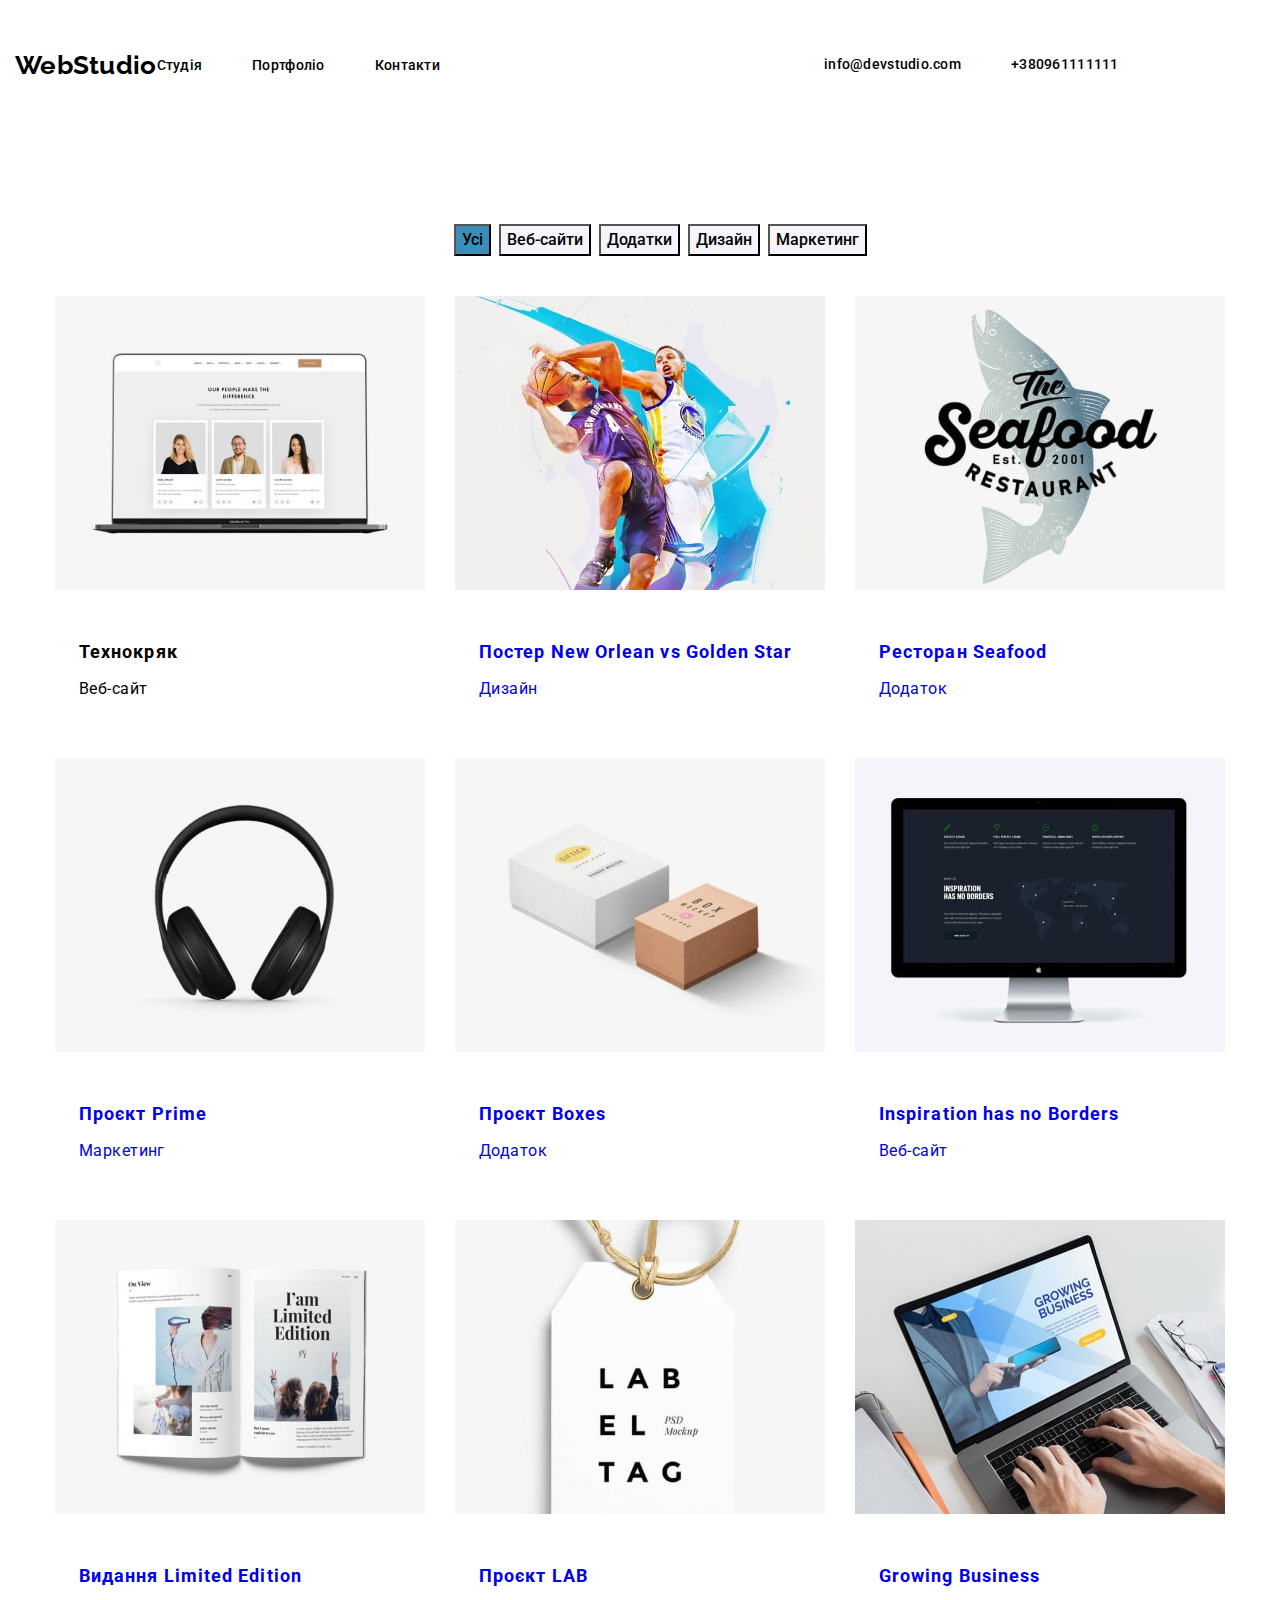
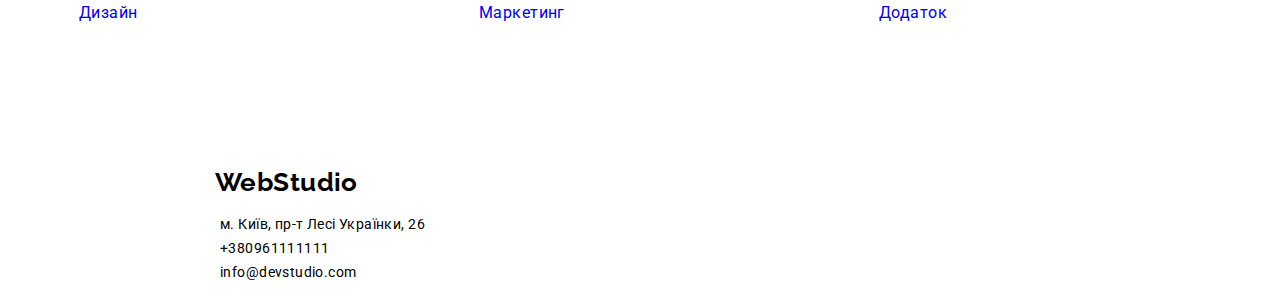
==== portfolio.html @ 08523bc5 "summar" ====
<!DOCTYPE html>
<html lang="uk">
<meta charset="UTF-8">
<meta http-equiv="X-UA-Compatible" content="IE=edge">
<meta name="viewport" content="width=device-width, initial-scale=1.0">
<title>WebStudio</title>
<link rel="preconnect" href="https://fonts.googleapis.com">
<link rel="preconnect" href="https://fonts.gstatic.com" crossorigin>
<link href="https://fonts.googleapis.com/css2?family=Raleway:wght@700&family=Roboto:wght@400;500;700;900&display=swap"
     rel="stylesheet">
<link rel="stylesheet" href="css/style.css">
</head>
<body>
    <header class=" heder link">
        <div class="container heder-container">
            <nav class="heder link"><a class="logo link" href="">Web<span class="accent">Studio</span></a>
            <li><a class="heder link stadi" href="./index.html ">Студія</a></li>
            <li><a class="heder link portfolio current" href="">Портфоліо</a></li>
            <li><a class="heder link kontaktu" href="">Контакти</a></li>
            </ul>
            </nav>
            <ul class=" heder link">
                <li><a class="heder meil link" href="mainfo@devstudio.comilto:">info@devstudio.com</a></li>
                <li><a class="heder tel link" href="tel:+380961111111">+380961111111</a></li>
            </ul>
            </div>
    </header>
    <main>
        <section class="text link">
            <div class="container robotu-container">
                <h1 class="visually-hidden">!---------наші роботи ------!</h1>
                <div class="button">
         <ul class="link button">
            <li><button class="button-aktiv link" type="button">Усі</button> </li>
            <li><button class="button-link" type="button">Веб-сайти </button></li>
            <li><button class="button-link" type="button">Додатки </button></li>
            <li><button class="button-link" type="button">Дизайн</button></li>
            <li><button class="button-link" type="button">Маркетинг</button></li>
        </ul></div>
        <ul class="robotu-link">
            <li class="item">
                <article>
                    <div class="cart-tumb">
                        <a href="img link" href="">
                            <img src="./images/img(9)-min.jpg" alt="haircut" width="370px;" height="294px;"></a>
                    </div>
                    <div class="element-robotu">
                        <h2 class="robotu-neim ">Технокряк</h2>
                        <p class="robotu-proekt ">Веб-сайт</p></a>
                    </div>
                </article>
            <li class="item">
                <article>
                    <div class="cart-tumb">
                        <a class="img link" href="">
                            <img src="./images/img(10)-min.jpg" alt="haircut" width="370px;" height="294px;">
                    </div>
                    <div class="element-robotu">
                        <h2 class="robotu-neim">Постер New Orlean vs Golden Star</h2>
                        <p class="robotu-proekt">Дизайн</p>
                        </a>
                    </div>
                </article></li>
            <li class="item">
                <article>
                    <div class="cart-tumb"><a class="img link" href=""><img src="./images/img(11)-min.jpg" alt="haircut"
                                width="370px;" height="294px;"></div>
                    <div class="element-robotu">
                        <h2 class="robotu-neim">Ресторан Seafood</h2>
                        <p class="robotu-proekt">Додаток</p>
                        </a>
                    </div>
                </article></li>
            <li class="item">
                <article>
                    <div class="cart-tumb">
                        <a class="img link" href=""><img src="./images/img(12)-min.jpg" alt="haircut" width="370px;" height="294px;">
                    </div>
                    <div class="element-robotu">
                        <h2 class="robotu-neim ">Проєкт Prime</h2>
                        <p class="robotu-proekt ">Маркетинг</p></a>
                    </div>
                </article>
                </li>
            <li class="item">
                <article>
                    <div class="cart-tumb"><a class="img link" href=""><img src="./images/img(13)-min.jpg" alt="haircut"
                                width="370px;" height="294px;"></div>
                    <div class="element-robotu">
                        <h2 class="robotu-neim">Проєкт Boxes</h2>
                        <p class="robotu-proekt">Додаток</p></a>
                    </div>
                </article>
            </li>
            <li class="item">
                <article>
                    <div class="cart-tumb"><a class="img link" href=""><img src="./images/img(14)-min.jpg" alt="haircut"
                                width="370px;" height="294px;">
                    </div>
                    <div class="element-robotu">
                        <h2 class="robotu-neim">Inspiration has no Borders</h2>
                        <p class="robotu-proekt">Веб-сайт</p>
                        </a>
                    </div>
                </article>
            </li>
            <li class="item">
                <article>
                    <div class="cart-tumb"><a class="img link" href=""><img src="./images/img(15)-min.jpg" alt="haircut"
                                width="370px;" height="294px;"></div>
                    <div class="element-robotu">
                        <h2 class="robotu-neim">Видання Limited Edition</h2>
                        <p class="robotu-proekt">Дизайн</p>
                        </a>
                    </div>
                </article>
            </li>
            <li class="item">
                <article>
                    <div class="cart-tumb"><a class="img link" href=""><img src="./images/img(16)-min.jpg" alt="haircut"
                                width="370px;" height="294px;"></div>
                    <div class="element-robotu">
                        <h2 class="robotu-neim ">Проєкт LAB</h2>
                        <p class="robotu-proekt">Маркетинг</p>
                        </a>
                    </div>
                </article>
            </li>
            <li class="item">
                <article>
                    <div class="cart-tumb"><a class="img link" href=""><img src="./images/img(17)-min.jpg" alt="haircut"
                                width="370px;" height="294px;"></div>
                    <div class="element-robotu">
                        <h2 class="robotu-neim ">Growing Business</h2>
                        <p class="robotu-proekt">Додаток</p>
                        </a>
                    </div>
                </article>
            </li>
            </ul>
            </div>
            </section>
            </main>
<footer class="footer ">
    <div class="container footer">
        <a class="footer-web link" href="">Web<span class="accent-footer">Studio</span></a>
        <address class="adress">
            <ul>
                <li><a class="footer-maps link"
                        href="https://www.google.com/maps/d/viewer?mid=10uSM3H-mIU3GznYo2szRIEphczw&hl=en_US&ll=50.42732700000001%2C30.538092&z=17">м.
                        Київ, пр-т Лесі Українки, 26</a></li>
                <li><a class="footer link" href="tel:+380961111111">+380961111111</a></li>
                <li><a class="footer link" href="mainfo@devstudio.comilto:">info@devstudio.com</a></li>
            </ul>
        </address></div>
    </footer>
</body>
</html>
---- css/style.css ----
.root {
    --meil-color:rgba(33, 33, 33, 1);
    --mail-color:#FFFFFF;
    --mel-color:rgba(117, 117, 117, 1);
    --mol-color: #2196F3;
    --accent-color:#1b1c1e;
    --zag-color:rgba(255, 255, 255, 1);
    --footer-color:rgba(255, 255, 255, 0.6);
    --focus-color:rgba(33, 150, 243, 1);
    --becgraud-color:rgba(47, 48, 58, 1);
    }
p,
h1,
h2,
h3,
h4,
h5,
h6 {
    margin: 0;
}
body {
    font-family: Roboto ,Raleway, sans-serif;
    color:var(--meil-color);
    background-color:var(--mail-color);
    font-size: 14px;
    letter-spacing: 0.03em;
}

* {  margin: 0;
     list-style:none;
     box-sizing: border-box;
}
ul {
    list-style: none;
}

.link {
    text-decoration: none;
}

img {
    display: block;
    max-width: 100%;
    height: auto;

}
.adress {
    font-style: normal;
}

.container {
    outline: 2p solid red;
    width: 1570px;
    padding-top: 15px;
    padding-bottom: 15px;
    margin: 0 auto;
}

/*-----HEADER-----*/

.heder-container {
    display: flex;
    align-items: center;
    padding-top: 25px;
    padding-bottom: 25px;
    height: 80px;
    margin-left: auto;
    margin-right: auto;
    padding-left: 15px;
    padding-right: 15px;

}

.logo {
    font-family: Raleway;
    font-weight: 700;
    font-size: 26px;
    line-height: 1.19;
    color: var(--mol-color);

}
.accent {
    color:var(--accent-color);
}

.heder {
    font-weight: 500;
    line-height: 16px;
    letter-spacing: 0.02em;
    color: var(--meil-color);
    padding-top: 25px;
    padding-bottom: 25px;
    margin-left: auto;
}

.heder {
    display: flex;
    align-items: center;
}


.heder .link.current {
    color: var(--mol-color);
}

.heder.link:hover .heder.link:focus {
    color: var(--mol-color);
}

.stadi {
    color: var(--meil-color);
    cursor: pointer;
    margin-right: 50px;

}

.stadi:hover
.stadi:focus {
    color: var(--focus-color);
}
.stadi:current

.header .link {
    font-weight: 500;
    line-height: 1.14;
    letter-spacing: 0.02em;
    color: var(--mel-color);
    cursor: pointer;
}

.link:hover
.link:focus{color:var(--mol-color);}

.portfolio{margin-right: 50px;}

.kontaktu{margin-right: 344px;}

.tel {
    font-weight: 500;
    line-height: 1.14;
    letter-spacing: 0.02em;
    color:var(--mel-color);
    padding-right: 215px;
    

}
.tel :hover
.tel :focus{color: var(--focus-color);}

.meil{
        font-weight: 500;
        line-height: 1.14;
        letter-spacing: 0.02em;
        color: var(--mel-color);
        margin-right: 50px;
    
    }
    .meil:hover
    .meil:focus{color: var(--focus-color);}






    /*-----hero sektion1----*/

.hero {
    background-color:var(--becgraud-color);
    padding-top: 200px;
    padding-bottom: 200px;
    flex-grow: 1px;
    width: 1600px;
    height: 600px;
    
}

.hero-zag {
    font-weight: 900;
    font-size: 44px;
    line-height: 1.36;
    text-align: center;
    letter-spacing: 0.06em;
    text-transform: uppercase;
    color:var(--zag-color);
    max-width: 696px;
    height: 120px;
    display: block;
    margin: 0 auto;
}
.hero-but {
    background-color: #2196F3;
}

.hero-but {
    font-family: Roboto;
    font-weight: 700;
    line-height: 1.87;
    display: flex;
    align-items: center;
    text-align: center;
    letter-spacing: 0.06em;
    color:var(--mail-color);
    cursor:pointer;
    display: block;
    margin: 0 auto;
    margin-top: 40px;
    width: 152px;
    height: 30px;
    
    
}
.hero-but:active{color:var(--mol-color);
}

/*--------section detel2--------*/

.detel {
    display: flex;
    align-items: center;
    gap: 30px;
    width: 1170px;
    height: 98px;
    padding-top: 94px;
    padding-bottom: 94px;

}

.section-detel {
    font-size: 14px;
    font-weight: 700;
    line-height: 16px;
    color: var(--meil-color);
    max-width: 270px;
    height: 16px;
    margin-bottom: 10px;


}
.section-tekst{
    font-size: 14px;
    line-height: 24px;
    color:var(--mel-color);
    max-width: 270px;
    height: 72px;
    

}
/*----Sektion diy3----*/

.diy{display: flex;
    position: absolute;
    width: 1170px;
    height: 386px;
    left: 215px;
    top: 966px;
    padding-bottom: 94px;
}

.zag-diy {
    font-weight: 700;
    font-size: 36px;
    line-height: 1.16;
    text-align: center;
    display: flex;
    width: 366px;
    height: 42px;
    margin: 0 auto;
    margin-bottom: 50px;
    padding-top: 94px;
    color: var(--meil-color);
}

.img-foto {
    display: flex;
    gap: 30px;
    width: 1170px;
    height: 386px;
    padding-top: 95px;
    margin: auto;
}

/*-----section comanda4-----*/

.com-container{
background: rgba(245, 244, 250, 1);
}


.zag-3 { 
    display: flex;
    align-items: center;
    margin: 0 auto;
    font-weight: 700;
    font-size: 36px;
    line-height: 1.16;
    color:var(--meil-color);
    padding-top: 94px;
    padding-bottom: 50px;
}

.comanda {
    display: flex;
    margin: 0 auto;
    align-items: center;
    gap: 30px;
}
.section-comanda{
    display: flex;
    margin: 0 auto;
    align-items: center;
    width: 1170px;
    padding-bottom: 94px;
}

.img-comanda{
    display: flex;
    gap: 30px;
    width: 270px;
    height: 260px;
    margin: auto;
    flex-basis: calc(100%/4-30px);
}

.section-comandaimg {
    display: flex;
    font-weight: 500;
    line-height: 1.18;
    font-size: 16px;
    color: var(--meil-color);
    text-align: center;
    margin-top: 30px;
    margin-bottom: 10px;
}

.section-comandaprof {
    display: flex;
    font-weight: 500;
    font-size: 16px;
    line-height:1.18;
    color:var(--mel-color);

}

/*-------portfolio----*/


.visually-hidden
{   position: absolute;
    white-space: nowrap;
    width: 1px;
    height: 1px;
    overflow: hidden;
    border: 0;
    padding: 0;
    clip: rect(0 0 0 0);
    clip-path: inset(50%);
    margin: -1px;

}

.button {
    display: flex;
    align-items: center;
    margin: 0 auto;
    margin-bottom: 20px; 
    gap: 8px;
}

.button-aktiv {
    font-family: 'Roboto';
    font-weight: 500;
    font-size: 16px;
    line-height: 1.62;
    text-align: center;
    color:var(--mail-color);
    cursor: pointer;
}
.button-aktiv:hover
.button-aktiv:focus{color: #2196F3;}

.button-aktiv {
    background-color: #398fba;

}

.button-link{ background: #F5F4FA;;}
.button-link{
    font-family: 'Roboto';
    font-weight: 500;
    font-size: 16px;
    line-height: 1.62;
    text-align: center;
    cursor: pointer;}

.button .link:hover
.button .link:focus{color: var(--focus-color);}

.robotu-container {
    width: 1170px;
    padding-bottom: 95px;
    padding-top: 94px;
}
.robotu-link{
    padding: 0;
    margin: 0;
    display: flex;
    flex-wrap: wrap;
    margin-left: -30px;
    margin-top: -30px;

}
.robotu-link >.item{
    flex-basis: calc(100%/3-30px);
    margin-left: 30px;
    margin-top: 30px;
}

.img link{
    padding:215px;
    top: 262px;}

.element-robotu{padding: 24px;}

.robotu-neim {
    font-weight: 700;
    font-size: 18px;
    line-height: 2;
    letter-spacing: 0.06em;
    color:var(--meil-color);
    margin-top: 20px;
}
.robotu-proekt {
    font-size: 16px;
    line-height: 1.87;
    color: var(--mel-color);
    margin-top: 4px;
}

/*------footer----*/



.accent-footer {
    color: var(--mail-color);
    }

.footer .link {
    cursor: auto;
}

.footer-web  {
    font-family: Raleway;
    font-weight: 700;
    font-size: 26px;
    line-height: 1.19px;
    color: var(--mol-color);
    display: flex;
    width: 145px;
    height: 31px;
    padding-top: 20px;
    padding-left: 215px;
    margin-bottom: 20px;
    
    }

.footer-maps {
    line-height: 1.71;
    color: var(--mail-color);
    margin-bottom: 9px;
    width: 231px;
    height: 21px;


}

.footer {
    line-height: 1.71;
    color:var(--footer-color);
    background-color: var(--becgraud-color)
    }

.adress{
    padding-left: 180px;
}
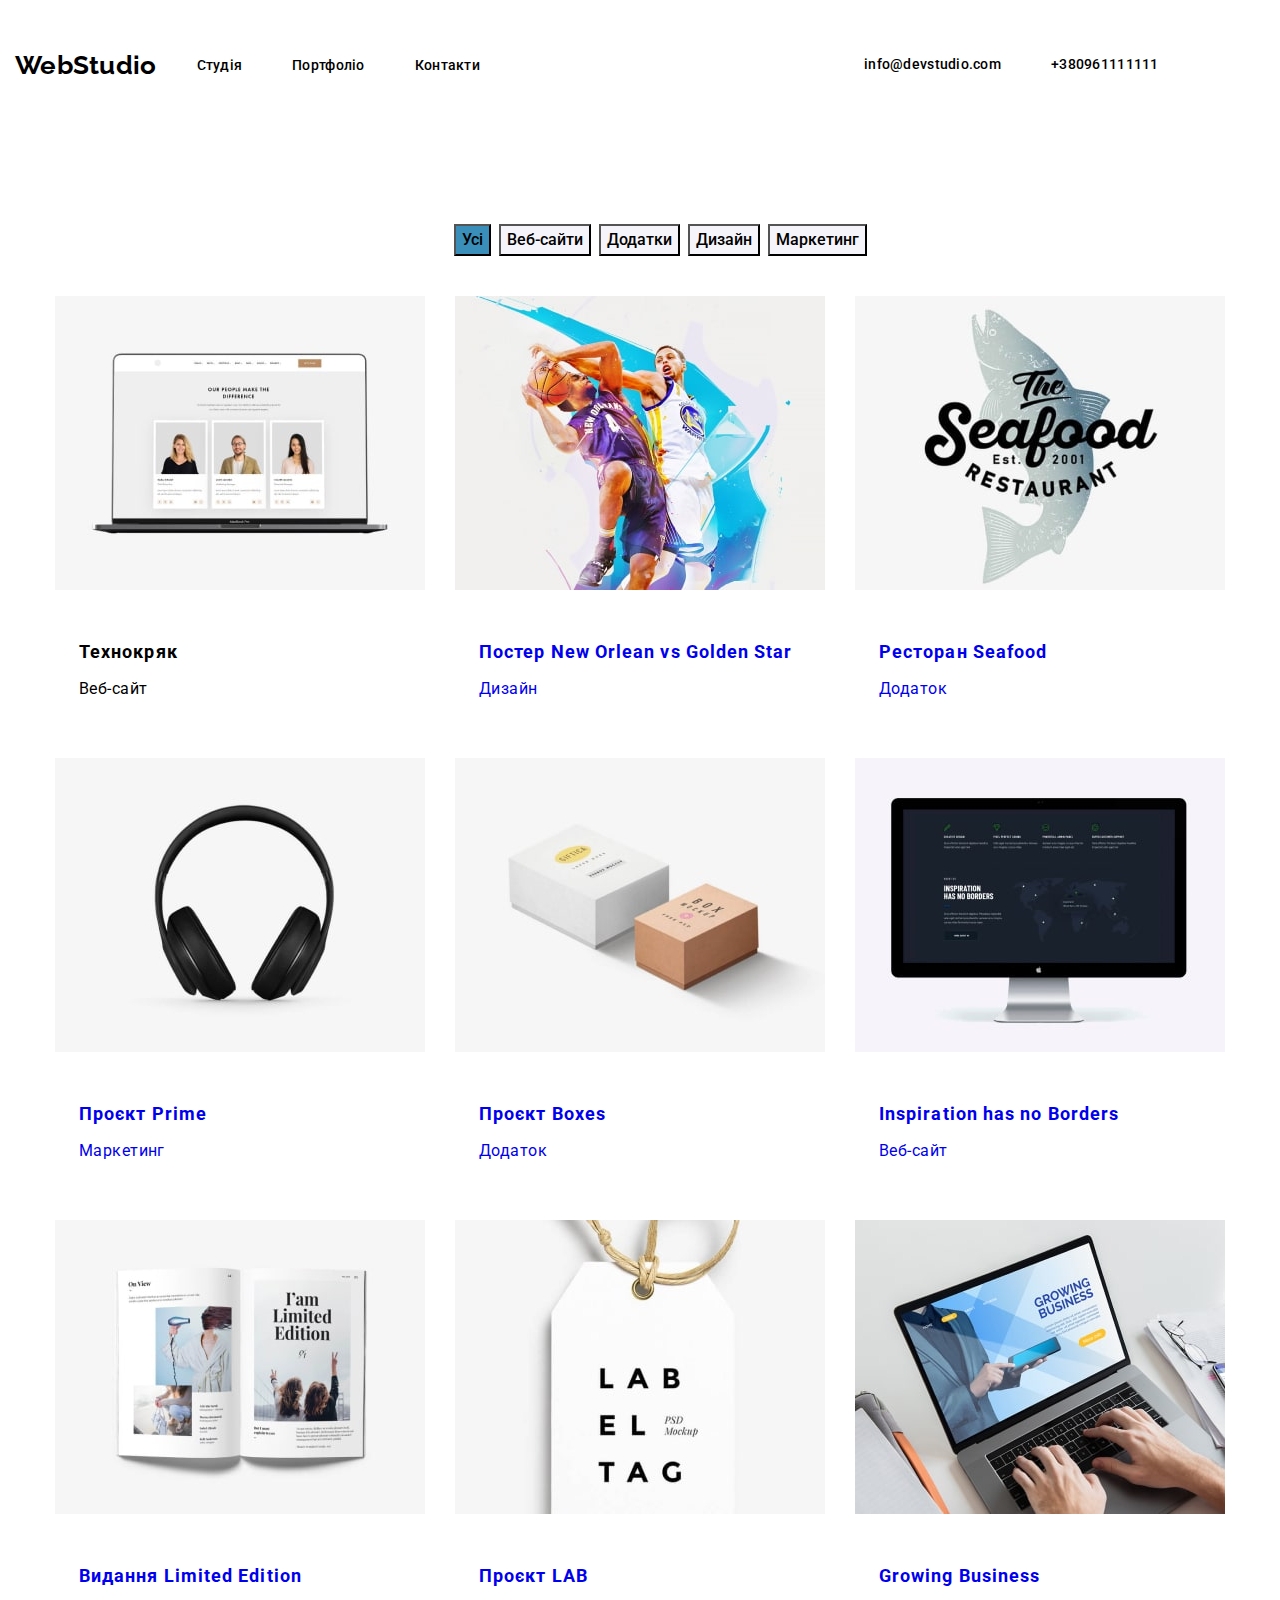
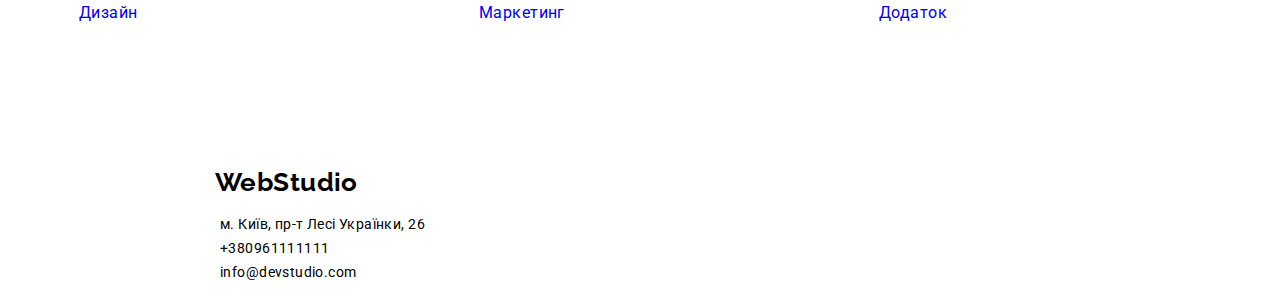
==== commit ba9c30fd: "Update portfolio.html" ====
--- a/portfolio.html
+++ b/portfolio.html
@@ -13,13 +13,15 @@
 <body>
     <header class=" heder link">
         <div class="container heder-container">
-            <nav class="heder link"><a class="logo link" href="">Web<span class="accent">Studio</span></a>
+            <nav class="heder link">
+                <a class="logo link" href="">Web<span class="accent">Studio</span></a>
+                <ul class="heder aktiv">
             <li><a class="heder link stadi" href="./index.html ">Студія</a></li>
             <li><a class="heder link portfolio current" href="">Портфоліо</a></li>
             <li><a class="heder link kontaktu" href="">Контакти</a></li>
             </ul>
             </nav>
-            <ul class=" heder link">
+            <ul class=" heder aktiv link">
                 <li><a class="heder meil link" href="mainfo@devstudio.comilto:">info@devstudio.com</a></li>
                 <li><a class="heder tel link" href="tel:+380961111111">+380961111111</a></li>
             </ul>
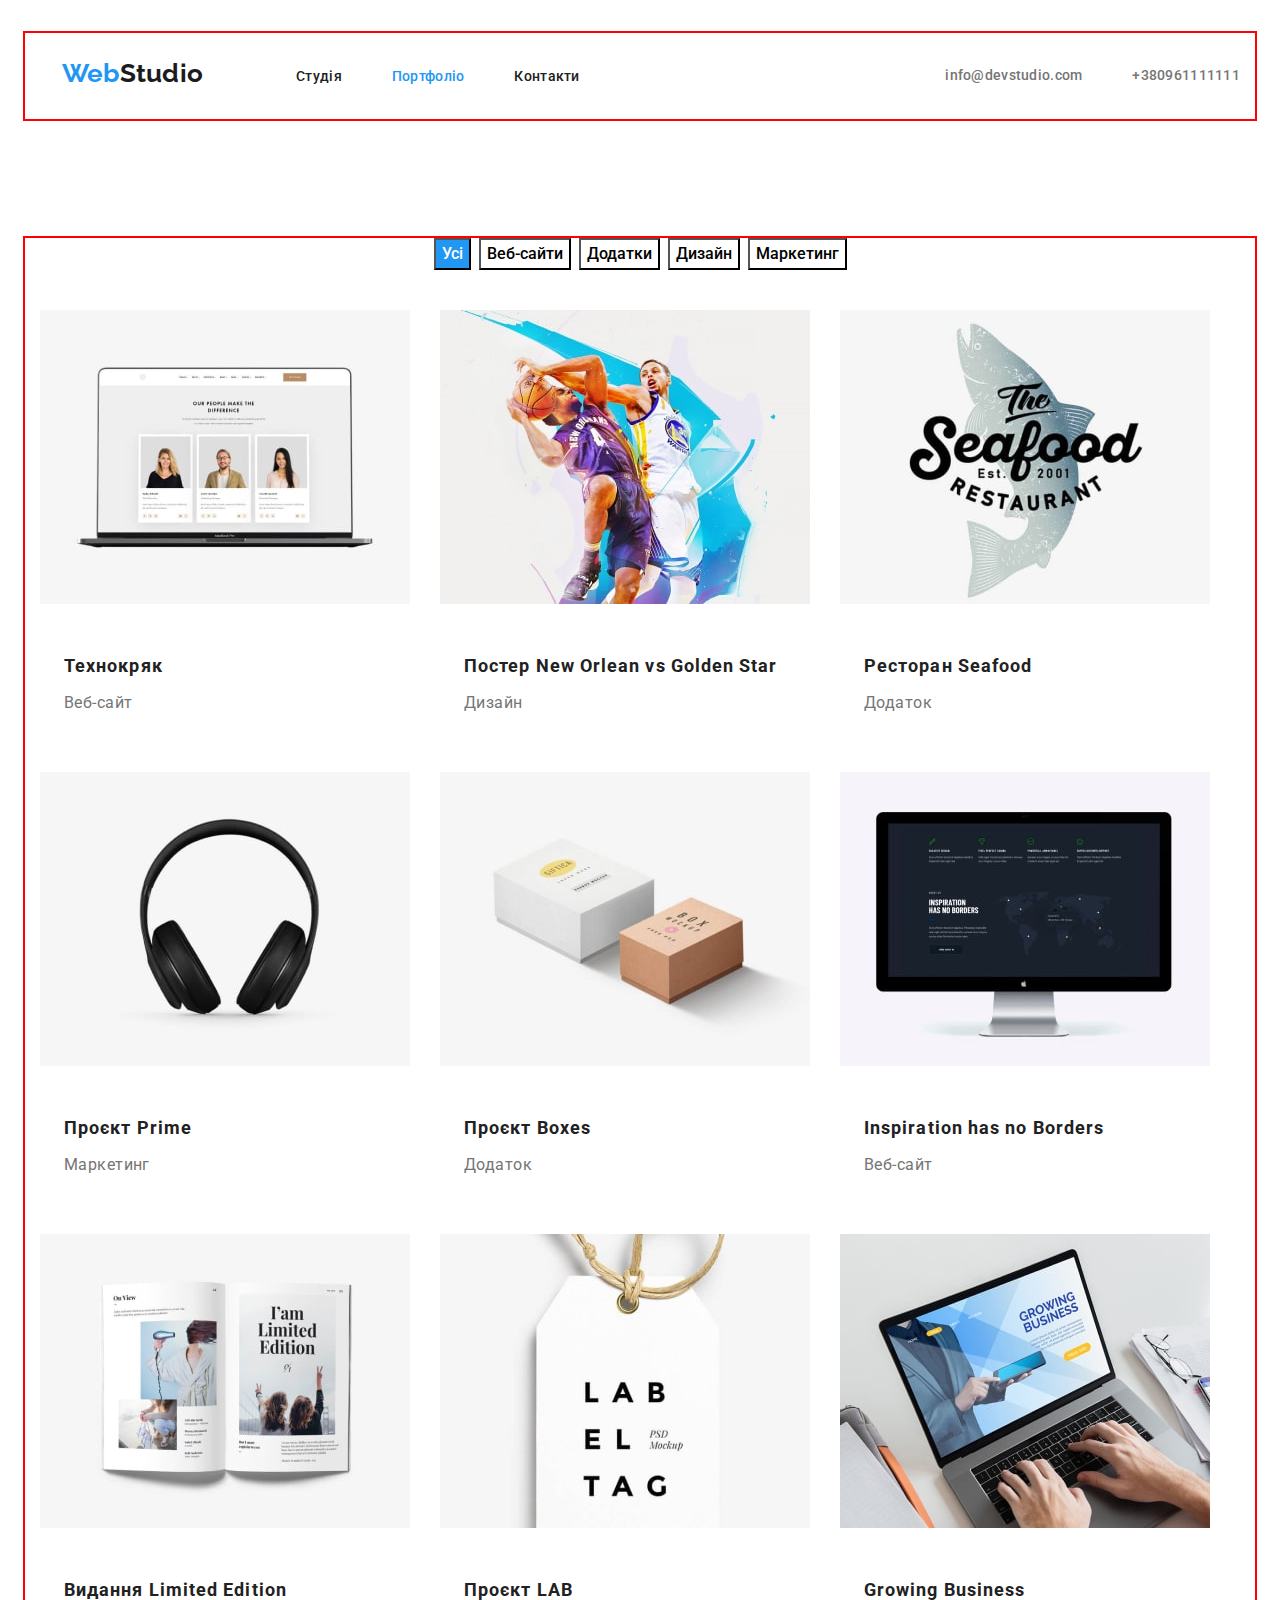
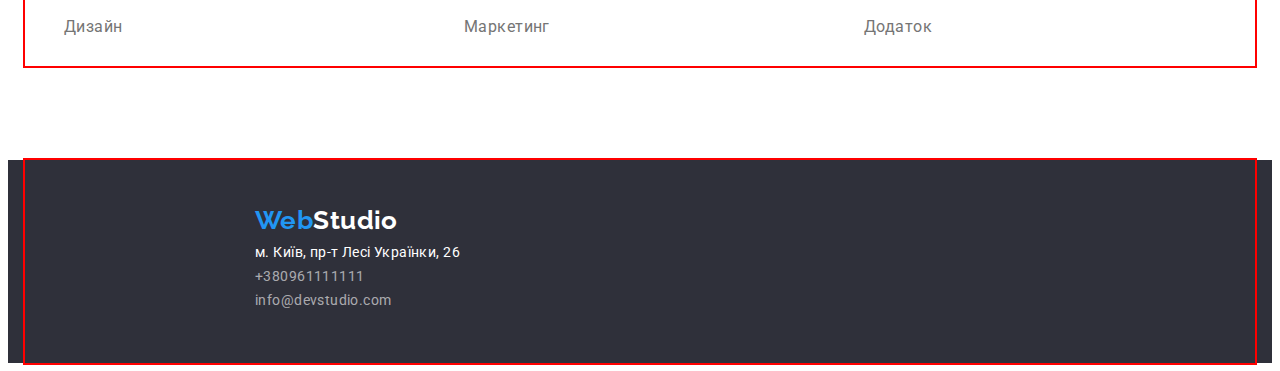
==== commit f3474903: "summar" ====
--- a/portfolio.html
+++ b/portfolio.html
@@ -1,5 +1,6 @@
 <!DOCTYPE html>
 <html lang="uk">
+<head>
 <meta charset="UTF-8">
 <meta http-equiv="X-UA-Compatible" content="IE=edge">
 <meta name="viewport" content="width=device-width, initial-scale=1.0">
@@ -8,28 +9,32 @@
 <link rel="preconnect" href="https://fonts.gstatic.com" crossorigin>
 <link href="https://fonts.googleapis.com/css2?family=Raleway:wght@700&family=Roboto:wght@400;500;700;900&display=swap"
      rel="stylesheet">
+     <link rel="stylesheet" href="https://cdnjs.cloudflare.com/ajax/libs/modern-normalize/1.1.0/modern-normalize.min.css"
+        integrity="sha512-wpPYUAdjBVSE4KJnH1VR1HeZfpl1ub8YT/NKx4PuQ5NmX2tKuGu6U/JRp5y+Y8XG2tV+wKQpNHVUX03MfMFn9Q=="
+        crossorigin="anonymous" referrerpolicy="no-referrer">
 <link rel="stylesheet" href="css/style.css">
 </head>
 <body>
-    <header class=" heder link">
+    <header class="header">
         <div class="container heder-container">
             <nav class="heder link">
-                <a class="logo link" href="">Web<span class="accent">Studio</span></a>
+                <a class="logo link" href=>Web<span class="accent">Studio</span></a>
                 <ul class="heder aktiv">
-            <li><a class="heder link stadi" href="./index.html ">Студія</a></li>
-            <li><a class="heder link portfolio current" href="">Портфоліо</a></li>
-            <li><a class="heder link kontaktu" href="">Контакти</a></li>
+                    <li><a class=" heder stadi link " href="./index.html">Студія</a></li>
+                    <li><a class="heder link portfolio current" href="">Портфоліо</a></li>
+                    <li><a class="heder link kontaktu " href="">Контакти</a></li>
+                </ul>
+            </nav>
+            <ul class="heder aktiv link">
+                <li><a class=" heder meil link" href="mainfo@devstudio.comilto:">info@devstudio.com</a></li>
+                <li><a class=" heder tel  link" href="tel:+380961111111">+380961111111</a></li>
             </ul>
-            </nav>
-            <ul class=" heder aktiv link">
-                <li><a class="heder meil link" href="mainfo@devstudio.comilto:">info@devstudio.com</a></li>
-                <li><a class="heder tel link" href="tel:+380961111111">+380961111111</a></li>
-            </ul>
-            </div>
+        </div>
+    </header>
     </header>
     <main>
-        <section class="text link">
-            <div class="container robotu-container">
+        <section class="section">
+            <div class="container robotu">
                 <h1 class="visually-hidden">!---------наші роботи ------!</h1>
                 <div class="button">
          <ul class="link button">
@@ -143,7 +148,7 @@
             </div>
             </section>
             </main>
-<footer class="footer ">
+<footer class="footer">
     <div class="container footer">
         <a class="footer-web link" href="">Web<span class="accent-footer">Studio</span></a>
         <address class="adress">
--- a/css/style.css
+++ b/css/style.css
@@ -1,4 +1,7 @@
-.root {
+
+
+
+:root {
     --meil-color:rgba(33, 33, 33, 1);
     --mail-color:#FFFFFF;
     --mel-color:rgba(117, 117, 117, 1);
@@ -10,6 +13,7 @@
     --becgraud-color:rgba(47, 48, 58, 1);
     }
 p,
+ul,
 h1,
 h2,
 h3,
@@ -26,11 +30,17 @@
     letter-spacing: 0.03em;
 }
 
-* {  margin: 0;
+html{
+    box-sizing: border-box;
+}
+*::before,
+*::after{box-sizing: inherit;}
+
+* { 
      list-style:none;
      box-sizing: border-box;
 }
-ul {
+ul {padding: 0;
     list-style: none;
 }
 
@@ -49,53 +59,52 @@
 }
 
 .container {
-    outline: 2p solid red;
-    width: 1570px;
-    padding-top: 15px;
-    padding-bottom: 15px;
-    margin: 0 auto;
-}
-
+    outline: 2px solid red;
+    width: 1230px;
+    margin: 0 auto;
+    padding-left: 15px;
+    padding-right: 15px;
+}
+.section {
+    padding-top: 94px;
+    padding-bottom: 94px;
+}
 /*-----HEADER-----*/
 
 .heder-container {
     display: flex;
     align-items: center;
+    margin: auto;
+    
+}
+
+.logo{
+    font-family: Raleway;
+    font-weight: 700;
+    font-size: 26px;
+    line-height: 1.19;
     padding-top: 25px;
     padding-bottom: 25px;
-    height: 80px;
-    margin-left: auto;
-    margin-right: auto;
-    padding-left: 15px;
-    padding-right: 15px;
-
-}
-
-.logo {
-    font-family: Raleway;
-    font-weight: 700;
-    font-size: 26px;
-    line-height: 1.19;
+    display: flex;
     color: var(--mol-color);
 
 }
 .accent {
     color:var(--accent-color);
 }
+.header {
+    padding-top: 25px;
+    padding-bottom: 25px;
+}
 
 .heder {
+    display: flex;
     font-weight: 500;
     line-height: 16px;
     letter-spacing: 0.02em;
     color: var(--meil-color);
-    padding-top: 25px;
-    padding-bottom: 25px;
     margin-left: auto;
-}
-
-.heder {
-    display: flex;
-    align-items: center;
+
 }
 
 
@@ -103,18 +112,22 @@
     color: var(--mol-color);
 }
 
-.heder.link:hover .heder.link:focus {
-    color: var(--mol-color);
+.heder.link:hover,
+.heder.link:focus {
+color: var(--mol-color);
 }
 
 .stadi {
     color: var(--meil-color);
     cursor: pointer;
+    margin-left: 93px;
     margin-right: 50px;
-
-}
-
-.stadi:hover
+    padding-top: 35px;
+    padding-bottom: 35px;
+
+}
+
+.stadi:hover,
 .stadi:focus {
     color: var(--focus-color);
 }
@@ -131,16 +144,23 @@
 .link:hover
 .link:focus{color:var(--mol-color);}
 
-.portfolio{margin-right: 50px;}
-
-.kontaktu{margin-right: 344px;}
+.portfolio{margin-right: 50px;
+    padding-top: 35px;
+    padding-bottom: 35px;
+}
+
+.kontaktu
+{   padding-top: 35px;
+    padding-bottom: 35px;
+    margin-right: 344px;}
 
 .tel {
     font-weight: 500;
     line-height: 1.14;
     letter-spacing: 0.02em;
     color:var(--mel-color);
-    padding-right: 215px;
+    padding-top: 35px;
+    padding-bottom: 35px;
     
 
 }
@@ -153,6 +173,8 @@
         letter-spacing: 0.02em;
         color: var(--mel-color);
         margin-right: 50px;
+        padding-top: 35px;
+        padding-bottom: 35px;
     
     }
     .meil:hover
@@ -169,10 +191,6 @@
     background-color:var(--becgraud-color);
     padding-top: 200px;
     padding-bottom: 200px;
-    flex-grow: 1px;
-    width: 1600px;
-    height: 600px;
-    
 }
 
 .hero-zag {
@@ -189,26 +207,23 @@
     margin: 0 auto;
 }
 .hero-but {
-    background-color: #2196F3;
+    background-color:var(--mol-color);
 }
 
 .hero-but {
     font-family: Roboto;
     font-weight: 700;
     line-height: 1.87;
-    display: flex;
-    align-items: center;
-    text-align: center;
     letter-spacing: 0.06em;
     color:var(--mail-color);
     cursor:pointer;
-    display: block;
-    margin: 0 auto;
+    display:block;
+    margin: 0 auto;
+    text-align: center;
     margin-top: 40px;
     width: 152px;
     height: 30px;
-    
-    
+    border-radius: 5px;
 }
 .hero-but:active{color:var(--mol-color);
 }
@@ -219,11 +234,6 @@
     display: flex;
     align-items: center;
     gap: 30px;
-    width: 1170px;
-    height: 98px;
-    padding-top: 94px;
-    padding-bottom: 94px;
-
 }
 
 .section-detel {
@@ -231,11 +241,8 @@
     font-weight: 700;
     line-height: 16px;
     color: var(--meil-color);
-    max-width: 270px;
-    height: 16px;
     margin-bottom: 10px;
-
-
+    
 }
 .section-tekst{
     font-size: 14px;
@@ -244,81 +251,69 @@
     max-width: 270px;
     height: 72px;
     
+    
 
 }
 /*----Sektion diy3----*/
 
 .diy{display: flex;
-    position: absolute;
-    width: 1170px;
-    height: 386px;
-    left: 215px;
-    top: 966px;
-    padding-bottom: 94px;
-}
-
-.zag-diy {
+    margin: auto;
+    text-align: center;
+    
+}
+
+.zag-diy{
     font-weight: 700;
     font-size: 36px;
     line-height: 1.16;
-    text-align: center;
-    display: flex;
-    width: 366px;
-    height: 42px;
-    margin: 0 auto;
+    
+    margin: auto;
+    text-align: center;
     margin-bottom: 50px;
-    padding-top: 94px;
     color: var(--meil-color);
 }
 
 .img-foto {
     display: flex;
     gap: 30px;
-    width: 1170px;
-    height: 386px;
-    padding-top: 95px;
     margin: auto;
 }
 
 /*-----section comanda4-----*/
-
-.com-container{
-background: rgba(245, 244, 250, 1);
-}
-
-
-.zag-3 { 
-    display: flex;
-    align-items: center;
-    margin: 0 auto;
+.com{background-color: #F5F4FA;;}
+
+.comanda {
+    display: flex;
+    margin: 0 auto;
+    align-items: center;
+    gap: 30px;}
+
+.zag-3{
     font-weight: 700;
     font-size: 36px;
     line-height: 1.16;
     color:var(--meil-color);
-    padding-top: 94px;
-    padding-bottom: 50px;
-}
-
-.comanda {
-    display: flex;
+    margin-bottom: 50px;
+    display: flex;
+    align-items: center;
+    margin:auto;
+    margin-bottom: 50px;
+
+}
+
+.section-comanda{
+    display:flex;
     margin: 0 auto;
     align-items: center;
     gap: 30px;
 }
-.section-comanda{
-    display: flex;
-    margin: 0 auto;
-    align-items: center;
-    width: 1170px;
-    padding-bottom: 94px;
-}
 
 .img-comanda{
     display: flex;
-    gap: 30px;
     width: 270px;
     height: 260px;
     margin: auto;
+    gap: 30px;
     flex-basis: calc(100%/4-30px);
 }
 
@@ -328,16 +323,17 @@
     line-height: 1.18;
     font-size: 16px;
     color: var(--meil-color);
-    text-align: center;
+    
+    padding-left:70px;
     margin-top: 30px;
     margin-bottom: 10px;
 }
 
 .section-comandaprof {
-    display: flex;
     font-weight: 500;
     font-size: 16px;
     line-height:1.18;
+    text-align: center;
     color:var(--mel-color);
 
 }
@@ -376,15 +372,15 @@
     color:var(--mail-color);
     cursor: pointer;
 }
-.button-aktiv:hover
-.button-aktiv:focus{color: #2196F3;}
+.button-aktiv:hover,
+.button-aktiv:focus{color:var(--mol-color);}
 
 .button-aktiv {
-    background-color: #398fba;
-
-}
-
-.button-link{ background: #F5F4FA;;}
+    background-color:var(--focus-color);
+
+}
+
+.button-link{ background:var(--mail-color);}
 .button-link{
     font-family: 'Roboto';
     font-weight: 500;
@@ -393,14 +389,10 @@
     text-align: center;
     cursor: pointer;}
 
-.button .link:hover
+.button .link:hover,
 .button .link:focus{color: var(--focus-color);}
 
-.robotu-container {
-    width: 1170px;
-    padding-bottom: 95px;
-    padding-top: 94px;
-}
+
 .robotu-link{
     padding: 0;
     margin: 0;
@@ -440,7 +432,6 @@
 /*------footer----*/
 
 
-
 .accent-footer {
     color: var(--mail-color);
     }
@@ -455,11 +446,10 @@
     font-size: 26px;
     line-height: 1.19px;
     color: var(--mol-color);
-    display: flex;
+    display:block;
     width: 145px;
-    height: 31px;
-    padding-top: 20px;
     padding-left: 215px;
+    padding-top: 60px;
     margin-bottom: 20px;
     
     }
@@ -468,8 +458,6 @@
     line-height: 1.71;
     color: var(--mail-color);
     margin-bottom: 9px;
-    width: 231px;
-    height: 21px;
 
 
 }
@@ -481,5 +469,6 @@
     }
 
 .adress{
-    padding-left: 180px;
+    padding-left: 215px;
+    padding-bottom: 50px;
 }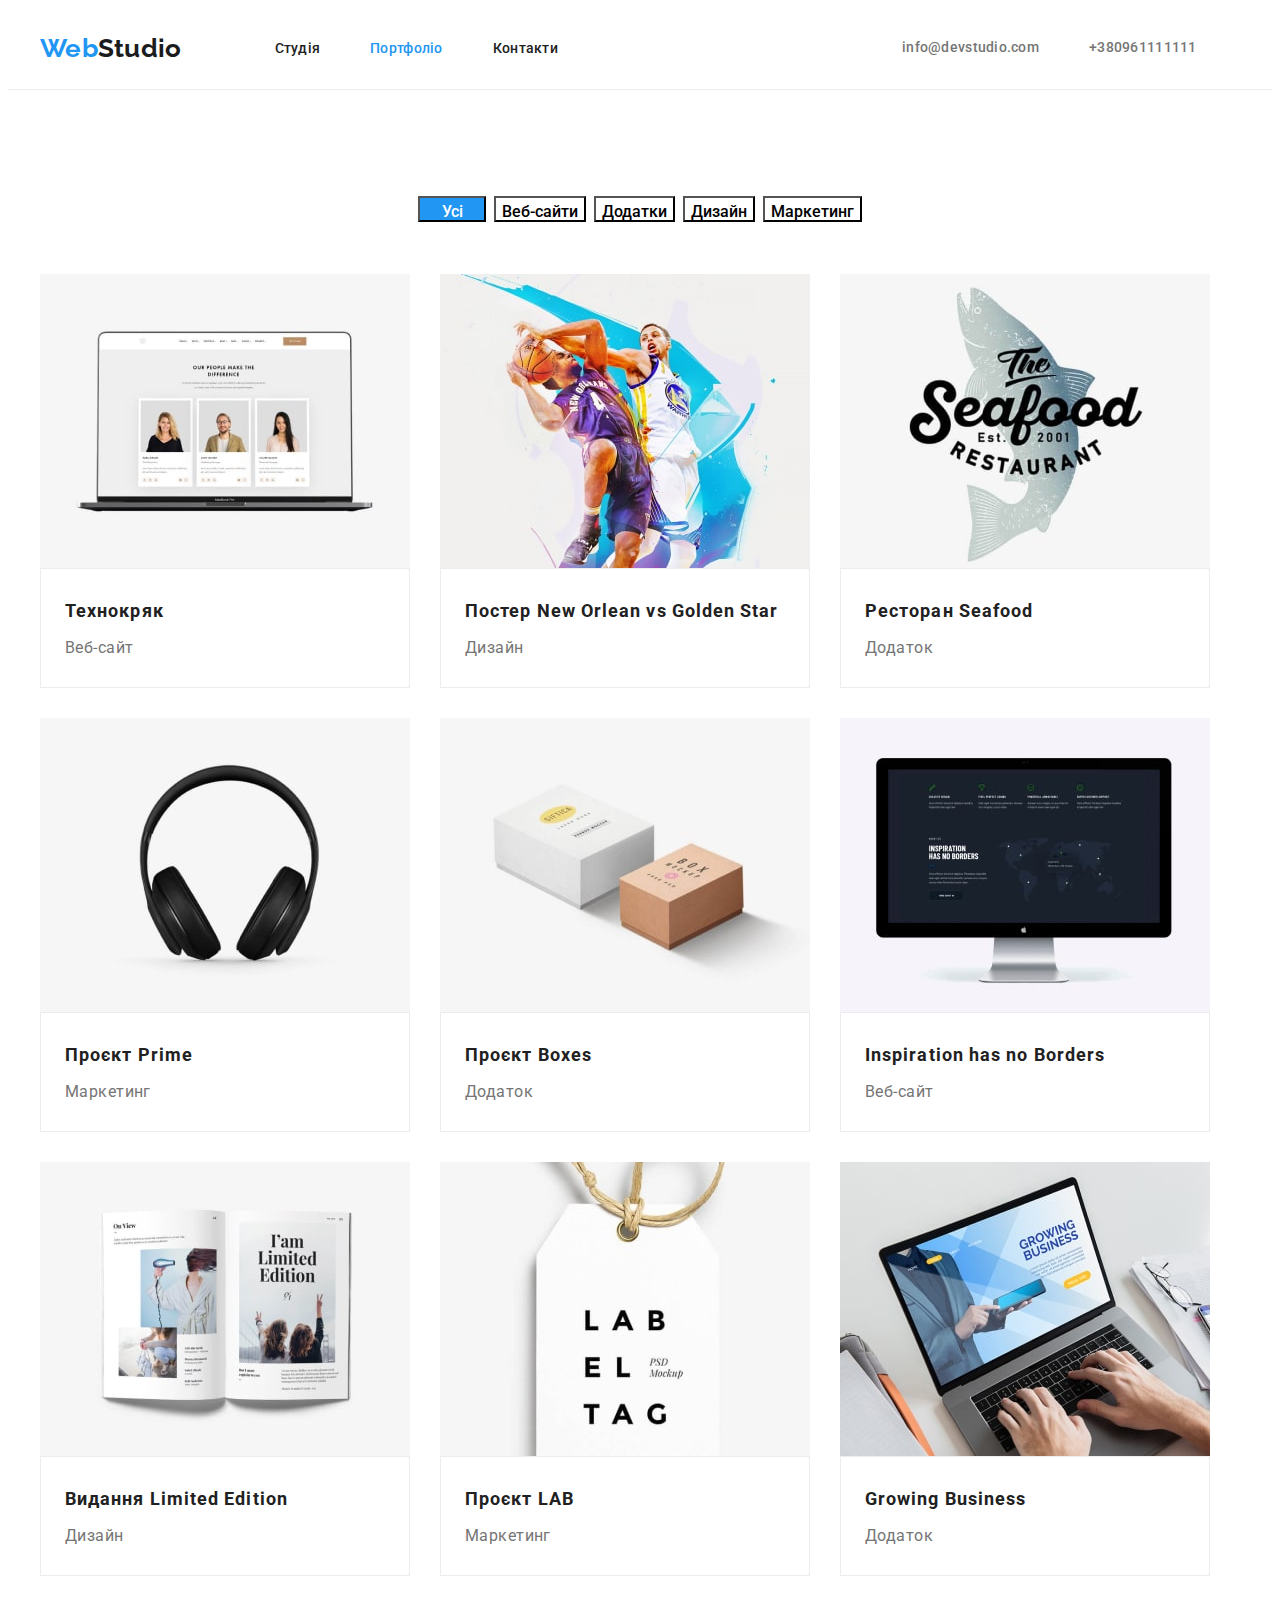
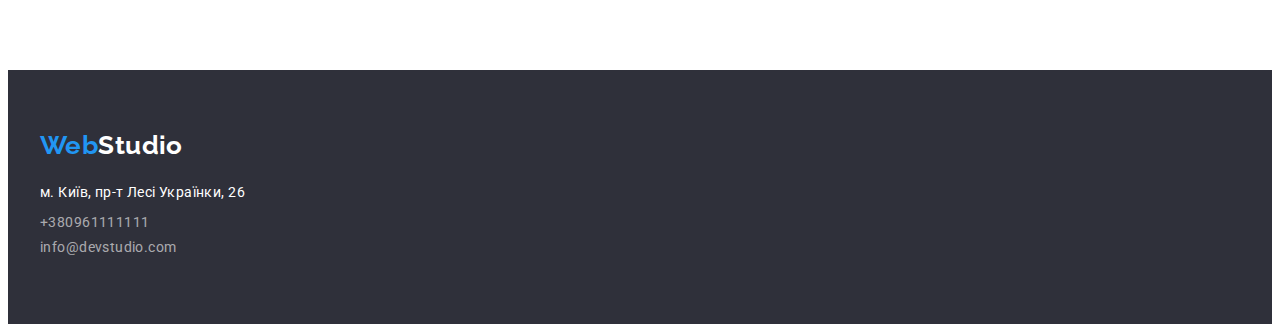
==== commit 4182c19c: "summar" ====
--- a/portfolio.html
+++ b/portfolio.html
@@ -30,7 +30,6 @@
                 <li><a class=" heder tel  link" href="tel:+380961111111">+380961111111</a></li>
             </ul>
         </div>
-    </header>
     </header>
     <main>
         <section class="section">
--- a/css/style.css
+++ b/css/style.css
@@ -36,7 +36,7 @@
 *::before,
 *::after{box-sizing: inherit;}
 
-* { 
+* {  
      list-style:none;
      box-sizing: border-box;
 }
@@ -59,7 +59,6 @@
 }
 
 .container {
-    outline: 2px solid red;
     width: 1230px;
     margin: 0 auto;
     padding-left: 15px;
@@ -75,6 +74,8 @@
     display: flex;
     align-items: center;
     margin: auto;
+    padding-top: 25px;
+    padding-bottom: 25px;
     
 }
 
@@ -83,8 +84,6 @@
     font-weight: 700;
     font-size: 26px;
     line-height: 1.19;
-    padding-top: 25px;
-    padding-bottom: 25px;
     display: flex;
     color: var(--mol-color);
 
@@ -92,10 +91,8 @@
 .accent {
     color:var(--accent-color);
 }
-.header {
-    padding-top: 25px;
-    padding-bottom: 25px;
-}
+
+
 
 .heder {
     display: flex;
@@ -103,10 +100,9 @@
     line-height: 16px;
     letter-spacing: 0.02em;
     color: var(--meil-color);
-    margin-left: auto;
-
-}
-
+    align-items: center;
+
+}
 
 .heder .link.current {
     color: var(--mol-color);
@@ -122,8 +118,6 @@
     cursor: pointer;
     margin-left: 93px;
     margin-right: 50px;
-    padding-top: 35px;
-    padding-bottom: 35px;
 
 }
 
@@ -144,24 +138,20 @@
 .link:hover
 .link:focus{color:var(--mol-color);}
 
-.portfolio{margin-right: 50px;
-    padding-top: 35px;
-    padding-bottom: 35px;
-}
-
-.kontaktu
-{   padding-top: 35px;
-    padding-bottom: 35px;
-    margin-right: 344px;}
-
+.portfolio
+{margin-right: 50px;
+    
+}
+
+.kontaktu {
+    margin-right: 344px;
+}
 .tel {
     font-weight: 500;
     line-height: 1.14;
     letter-spacing: 0.02em;
     color:var(--mel-color);
-    padding-top: 35px;
-    padding-bottom: 35px;
-    
+    margin-left: 50px;
 
 }
 .tel :hover
@@ -172,9 +162,6 @@
         line-height: 1.14;
         letter-spacing: 0.02em;
         color: var(--mel-color);
-        margin-right: 50px;
-        padding-top: 35px;
-        padding-bottom: 35px;
     
     }
     .meil:hover
@@ -207,6 +194,8 @@
     margin: 0 auto;
 }
 .hero-but {
+    width: 152px;
+    height: 30px;
     background-color:var(--mol-color);
 }
 
@@ -221,19 +210,18 @@
     margin: 0 auto;
     text-align: center;
     margin-top: 40px;
-    width: 152px;
-    height: 30px;
     border-radius: 5px;
 }
 .hero-but:active{color:var(--mol-color);
 }
 
 /*--------section detel2--------*/
-
+.section-novpading{ padding-top: 95px;}
 .detel {
     display: flex;
     align-items: center;
     gap: 30px;
+    padding-bottom: 0;
 }
 
 .section-detel {
@@ -255,6 +243,7 @@
 
 }
 /*----Sektion diy3----*/
+.section nov{ padding-bottom: 0;}
 
 .diy{display: flex;
     margin: auto;
@@ -282,64 +271,59 @@
 /*-----section comanda4-----*/
 .com{background-color: #F5F4FA;;}
 
-.comanda {
+
+
+.zag-3{
+    font-weight: 700;
+    font-size: 36px;
+    line-height: 1.16;
+    color:var(--meil-color);
+    display: flex;
+    justify-content: center;
+    margin-bottom: 50px;
+
+}
+.section-comanda {
     display: flex;
     margin: 0 auto;
     align-items: center;
     gap: 30px;}
 
-.zag-3{
-    font-weight: 700;
-    font-size: 36px;
-    line-height: 1.16;
-    color:var(--meil-color);
-    margin-bottom: 50px;
-    display: flex;
-    align-items: center;
-    margin:auto;
-    margin-bottom: 50px;
-
-}
-
-.section-comanda{
-    display:flex;
-    margin: 0 auto;
-    align-items: center;
-    gap: 30px;
-}
-
 .img-comanda{
     display: flex;
     width: 270px;
     height: 260px;
-    margin: auto;
     gap: 30px;
     flex-basis: calc(100%/4-30px);
 }
 
 .section-comandaimg {
     display: flex;
+    margin-bottom: 10px;
+    justify-content: center;
     font-weight: 500;
     line-height: 1.18;
     font-size: 16px;
     color: var(--meil-color);
-    
-    padding-left:70px;
-    margin-top: 30px;
-    margin-bottom: 10px;
-}
-
-.section-comandaprof {
+}
+
+.section-comandaprof {display: flex;
+    justify-content: center;
     font-weight: 500;
     font-size: 16px;
     line-height:1.18;
-    text-align: center;
     color:var(--mel-color);
 
 }
+.komanda {
+    padding-top: 30px;
+    padding-bottom: 30px;
+}
+
 
 /*-------portfolio----*/
 
+.header{border-bottom: 1px solid  rgba(236, 236, 236, 1);}
 
 .visually-hidden
 {   position: absolute;
@@ -361,6 +345,10 @@
     margin: 0 auto;
     margin-bottom: 20px; 
     gap: 8px;
+    padding-top: 6px;
+    padding-bottom: 6px;
+    padding-left: 22px;
+    padding-right: 22px;
 }
 
 .button-aktiv {
@@ -368,6 +356,8 @@
     font-weight: 500;
     font-size: 16px;
     line-height: 1.62;
+    width:68px;
+    height: 26px;
     text-align: center;
     color:var(--mail-color);
     cursor: pointer;
@@ -386,6 +376,8 @@
     font-weight: 500;
     font-size: 16px;
     line-height: 1.62;
+    min-width:68px;
+    height: 26px;
     text-align: center;
     cursor: pointer;}
 
@@ -412,7 +404,11 @@
     padding:215px;
     top: 262px;}
 
-.element-robotu{padding: 24px;}
+.element-robotu{padding: 24px;
+border:1px solid rgba(236, 236, 236, 1);
+}
+
+
 
 .robotu-neim {
     font-weight: 700;
@@ -420,7 +416,6 @@
     line-height: 2;
     letter-spacing: 0.06em;
     color:var(--meil-color);
-    margin-top: 20px;
 }
 .robotu-proekt {
     font-size: 16px;
@@ -444,31 +439,25 @@
     font-family: Raleway;
     font-weight: 700;
     font-size: 26px;
-    line-height: 1.19px;
+    line-height: 1.19;
     color: var(--mol-color);
     display:block;
-    width: 145px;
-    padding-left: 215px;
+    margin-bottom: 20px;
     padding-top: 60px;
-    margin-bottom: 20px;
     
     }
-
 .footer-maps {
     line-height: 1.71;
+    display: block;
     color: var(--mail-color);
     margin-bottom: 9px;
-
-
-}
-
+}
 .footer {
-    line-height: 1.71;
-    color:var(--footer-color);
-    background-color: var(--becgraud-color)
-    }
-
-.adress{
-    padding-left: 215px;
-    padding-bottom: 50px;
-}+color: var(--footer-color);
+background-color: var(--becgraud-color);}
+
+.adress{padding-bottom: 60px;}
+
+.footer
+{display: block;
+margin-bottom: 9px;}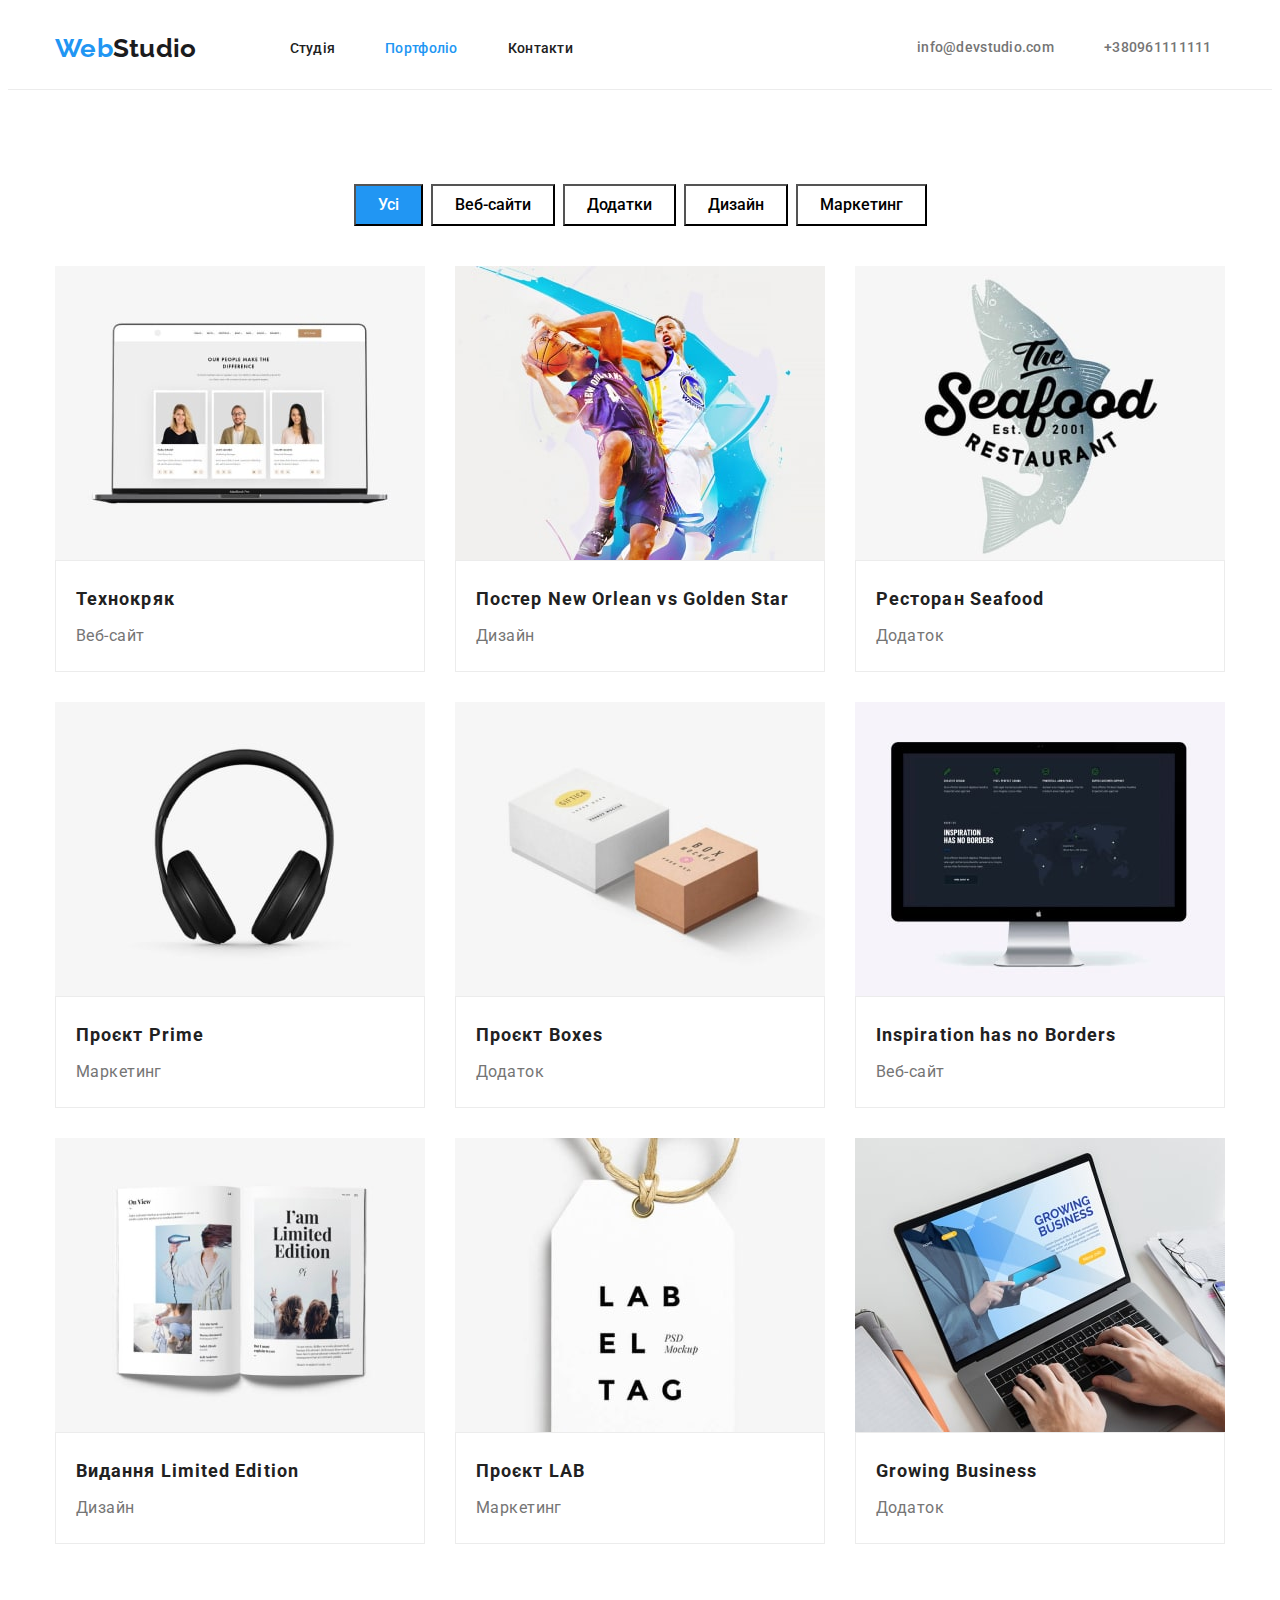
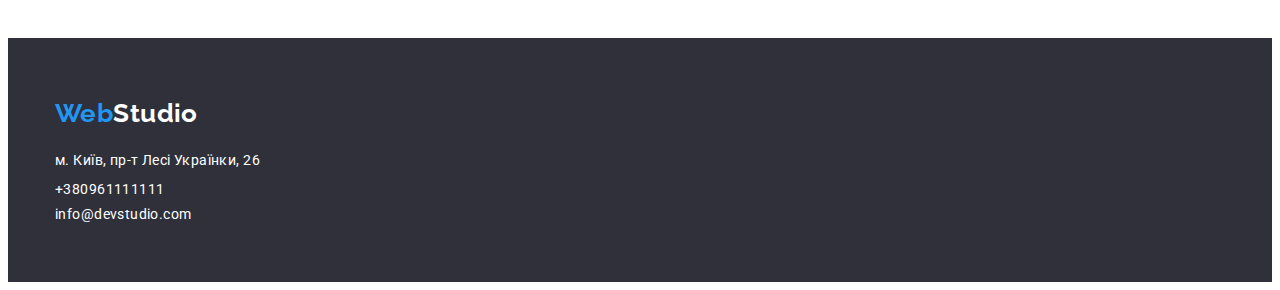
==== commit 77ab8e9d: "summar" ====
--- a/portfolio.html
+++ b/portfolio.html
@@ -148,15 +148,15 @@
             </section>
             </main>
 <footer class="footer">
-    <div class="container footer">
-        <a class="footer-web link" href="">Web<span class="accent-footer">Studio</span></a>
+    <div class="container">
+        <a class="web link" href="">Web<span class="accent-footer">Studio</span></a>
         <address class="adress">
             <ul>
-                <li><a class="footer-maps link"
+                <li><a class="maps link"
                         href="https://www.google.com/maps/d/viewer?mid=10uSM3H-mIU3GznYo2szRIEphczw&hl=en_US&ll=50.42732700000001%2C30.538092&z=17">м.
                         Київ, пр-т Лесі Українки, 26</a></li>
-                <li><a class="footer link" href="tel:+380961111111">+380961111111</a></li>
-                <li><a class="footer link" href="mainfo@devstudio.comilto:">info@devstudio.com</a></li>
+                <li><a class="tol link" href="tel:+380961111111">+380961111111</a></li>
+                <li><a class="mol link" href="mainfo@devstudio.comilto:">info@devstudio.com</a></li>
             </ul>
         </address></div>
     </footer>
--- a/css/style.css
+++ b/css/style.css
@@ -59,7 +59,7 @@
 }
 
 .container {
-    width: 1230px;
+    width: 1200px;
     margin: 0 auto;
     padding-left: 15px;
     padding-right: 15px;
@@ -193,17 +193,14 @@
     display: block;
     margin: 0 auto;
 }
-.hero-but {
-    width: 152px;
-    height: 30px;
-    background-color:var(--mol-color);
-}
 
 .hero-but {
     font-family: Roboto;
     font-weight: 700;
     line-height: 1.87;
     letter-spacing: 0.06em;
+    width: 200px;
+    height: 50px;
     color:var(--mail-color);
     cursor:pointer;
     display:block;
@@ -211,6 +208,7 @@
     text-align: center;
     margin-top: 40px;
     border-radius: 5px;
+    background-color: var(--mol-color);
 }
 .hero-but:active{color:var(--mol-color);
 }
@@ -269,6 +267,8 @@
 }
 
 /*-----section comanda4-----*/
+
+
 .com{background-color: #F5F4FA;;}
 
 
@@ -345,41 +345,43 @@
     margin: 0 auto;
     margin-bottom: 20px; 
     gap: 8px;
+}
+
+.button-aktiv {
+    font-family: 'Roboto';
+    font-weight: 500;
+    font-size: 16px;
+    line-height: 1.62;
+padding-top: 6px;
+    padding-bottom: 6px;
+    padding-left: 22px;
+    padding-right: 22px;
+    align-items: center;
+    color:var(--mail-color);
+    cursor: pointer;
+}
+.button-aktiv:hover,
+.button-aktiv:focus{color:var(--mol-color);}
+
+.button-aktiv {
+    background-color:var(--focus-color);
+
+}
+
+.button-link{ background:var(--mail-color);}
+.button-link {
+    display: block;
+    font-family: 'Roboto';
+    font-weight: 500;
+    font-size: 16px;
+    line-height: 1.62;
     padding-top: 6px;
     padding-bottom: 6px;
     padding-left: 22px;
     padding-right: 22px;
-}
-
-.button-aktiv {
-    font-family: 'Roboto';
-    font-weight: 500;
-    font-size: 16px;
-    line-height: 1.62;
-    width:68px;
-    height: 26px;
-    text-align: center;
-    color:var(--mail-color);
+    align-items: center;
     cursor: pointer;
 }
-.button-aktiv:hover,
-.button-aktiv:focus{color:var(--mol-color);}
-
-.button-aktiv {
-    background-color:var(--focus-color);
-
-}
-
-.button-link{ background:var(--mail-color);}
-.button-link{
-    font-family: 'Roboto';
-    font-weight: 500;
-    font-size: 16px;
-    line-height: 1.62;
-    min-width:68px;
-    height: 26px;
-    text-align: center;
-    cursor: pointer;}
 
 .button .link:hover,
 .button .link:focus{color: var(--focus-color);}
@@ -404,10 +406,10 @@
     padding:215px;
     top: 262px;}
 
-.element-robotu{padding: 24px;
-border:1px solid rgba(236, 236, 236, 1);
-}
-
+.element-robotu {
+    padding: 20px;
+    border: 1px solid rgba(236, 236, 236, 1);
+}
 
 
 .robotu-neim {
@@ -426,7 +428,15 @@
 
 /*------footer----*/
 
-
+.footer {
+    display: block;
+    padding-bottom: 60px;
+    padding-top: 60px;
+}
+.footer {
+    color: var(--footer-color);
+    background-color: var(--becgraud-color);
+}
 .accent-footer {
     color: var(--mail-color);
     }
@@ -435,7 +445,7 @@
     cursor: auto;
 }
 
-.footer-web  {
+.web  {
     font-family: Raleway;
     font-weight: 700;
     font-size: 26px;
@@ -443,21 +453,16 @@
     color: var(--mol-color);
     display:block;
     margin-bottom: 20px;
-    padding-top: 60px;
     
     }
-.footer-maps {
+.maps {
     line-height: 1.71;
     display: block;
     color: var(--mail-color);
     margin-bottom: 9px;
 }
-.footer {
-color: var(--footer-color);
-background-color: var(--becgraud-color);}
-
-.adress{padding-bottom: 60px;}
-
-.footer
-{display: block;
-margin-bottom: 9px;}+.tol {display: block;
+    color: var(--mail-color);
+    margin-bottom: 9px;
+}
+.mol{color: var(--mail-color);}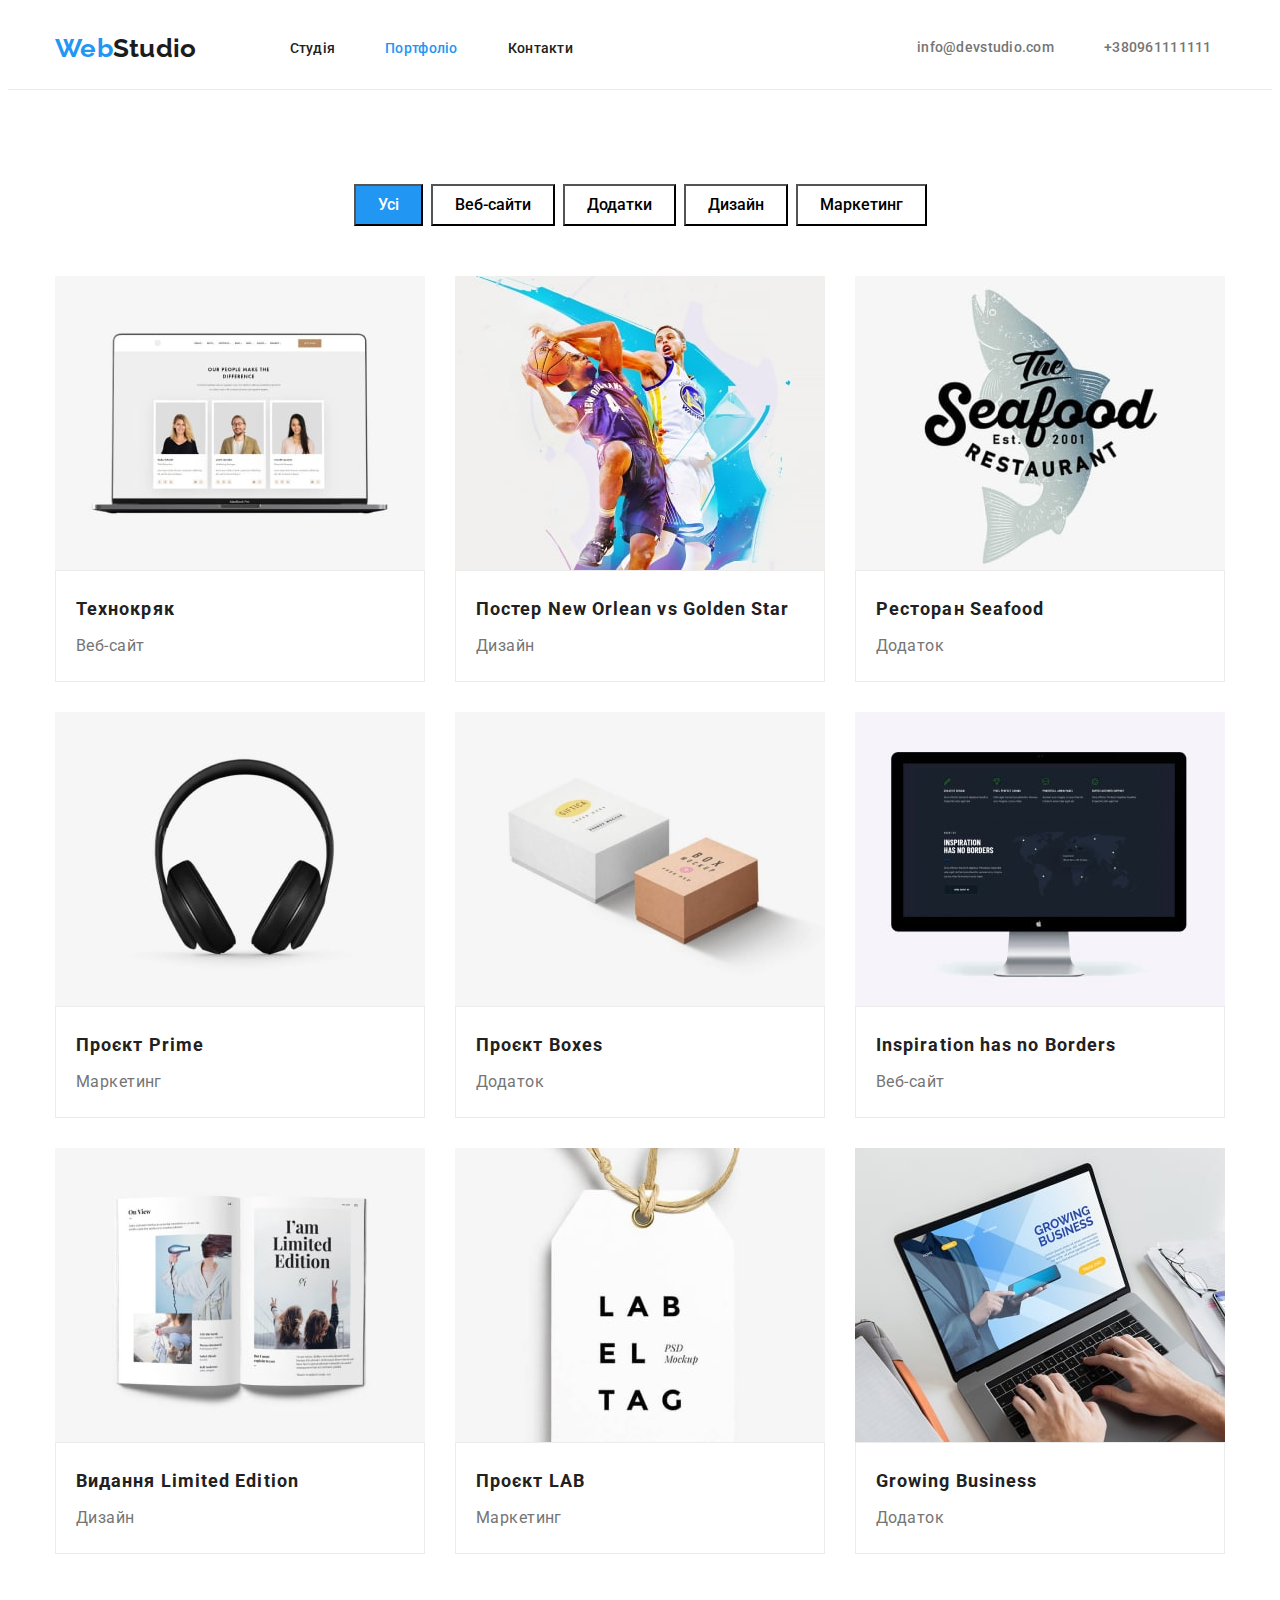
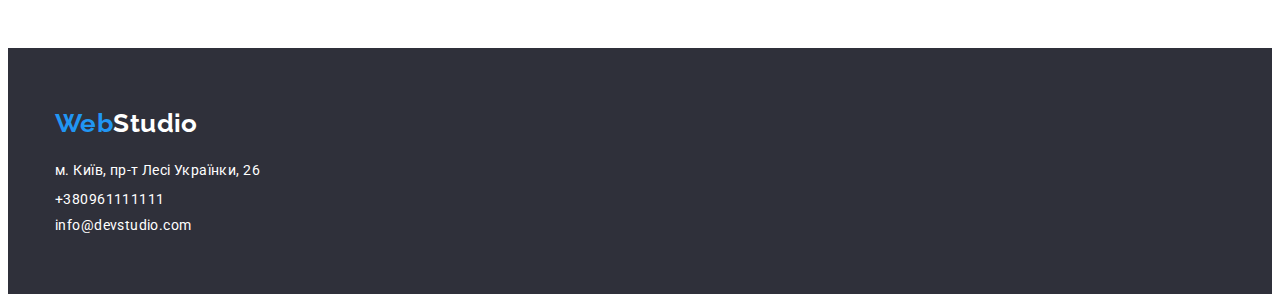
==== commit f7ed0662: "summar" ====
--- a/portfolio.html
+++ b/portfolio.html
@@ -35,14 +35,13 @@
         <section class="section">
             <div class="container robotu">
                 <h1 class="visually-hidden">!---------наші роботи ------!</h1>
-                <div class="button">
          <ul class="link button">
             <li><button class="button-aktiv link" type="button">Усі</button> </li>
             <li><button class="button-link" type="button">Веб-сайти </button></li>
             <li><button class="button-link" type="button">Додатки </button></li>
             <li><button class="button-link" type="button">Дизайн</button></li>
             <li><button class="button-link" type="button">Маркетинг</button></li>
-        </ul></div>
+        </ul>
         <ul class="robotu-link">
             <li class="item">
                 <article>
@@ -152,11 +151,11 @@
         <a class="web link" href="">Web<span class="accent-footer">Studio</span></a>
         <address class="adress">
             <ul>
-                <li><a class="maps link"
+                <li class="mol"><a class="maps link"
                         href="https://www.google.com/maps/d/viewer?mid=10uSM3H-mIU3GznYo2szRIEphczw&hl=en_US&ll=50.42732700000001%2C30.538092&z=17">м.
                         Київ, пр-т Лесі Українки, 26</a></li>
-                <li><a class="tol link" href="tel:+380961111111">+380961111111</a></li>
-                <li><a class="mol link" href="mainfo@devstudio.comilto:">info@devstudio.com</a></li>
+                <li class="mol"><a class="tol link" href="tel:+380961111111">+380961111111</a></li>
+                <li class="mol"><a class="mal link" href="mainfo@devstudio.comilto:">info@devstudio.com</a></li>
             </ul>
         </address></div>
     </footer>
--- a/css/style.css
+++ b/css/style.css
@@ -341,36 +341,12 @@
 
 .button {
     display: flex;
-    align-items: center;
-    margin: 0 auto;
-    margin-bottom: 20px; 
+    justify-content: center;
+    margin-bottom: 50px; 
     gap: 8px;
 }
 
 .button-aktiv {
-    font-family: 'Roboto';
-    font-weight: 500;
-    font-size: 16px;
-    line-height: 1.62;
-padding-top: 6px;
-    padding-bottom: 6px;
-    padding-left: 22px;
-    padding-right: 22px;
-    align-items: center;
-    color:var(--mail-color);
-    cursor: pointer;
-}
-.button-aktiv:hover,
-.button-aktiv:focus{color:var(--mol-color);}
-
-.button-aktiv {
-    background-color:var(--focus-color);
-
-}
-
-.button-link{ background:var(--mail-color);}
-.button-link {
-    display: block;
     font-family: 'Roboto';
     font-weight: 500;
     font-size: 16px;
@@ -380,6 +356,29 @@
     padding-left: 22px;
     padding-right: 22px;
     align-items: center;
+    color:var(--mail-color);
+    cursor: pointer;
+}
+.button-aktiv:hover,
+.button-aktiv:focus{color:var(--mol-color);}
+
+.button-aktiv {
+    background-color:var(--focus-color);
+
+}
+
+.button-link{ background:var(--mail-color);}
+.button-link {
+    display: block;
+    font-family: 'Roboto';
+    font-weight: 500;
+    font-size: 16px;
+    line-height: 1.62;
+    padding-top: 6px;
+    padding-bottom: 6px;
+    padding-left: 22px;
+    padding-right: 22px;
+    align-items: center;
     cursor: pointer;
 }
 
@@ -459,10 +458,13 @@
     line-height: 1.71;
     display: block;
     color: var(--mail-color);
-    margin-bottom: 9px;
-}
-.tol {display: block;
+}
+.tol {
+    line-height:1.14;
     color: var(--mail-color);
-    margin-bottom: 9px;
-}
-.mol{color: var(--mail-color);}+}
+.mal{line-height: 1.14;
+    color: var(--mail-color);}
+
+.mol:nth-child(2){margin-bottom: 9px;}
+.mol:first-child{margin-bottom: 9px;}